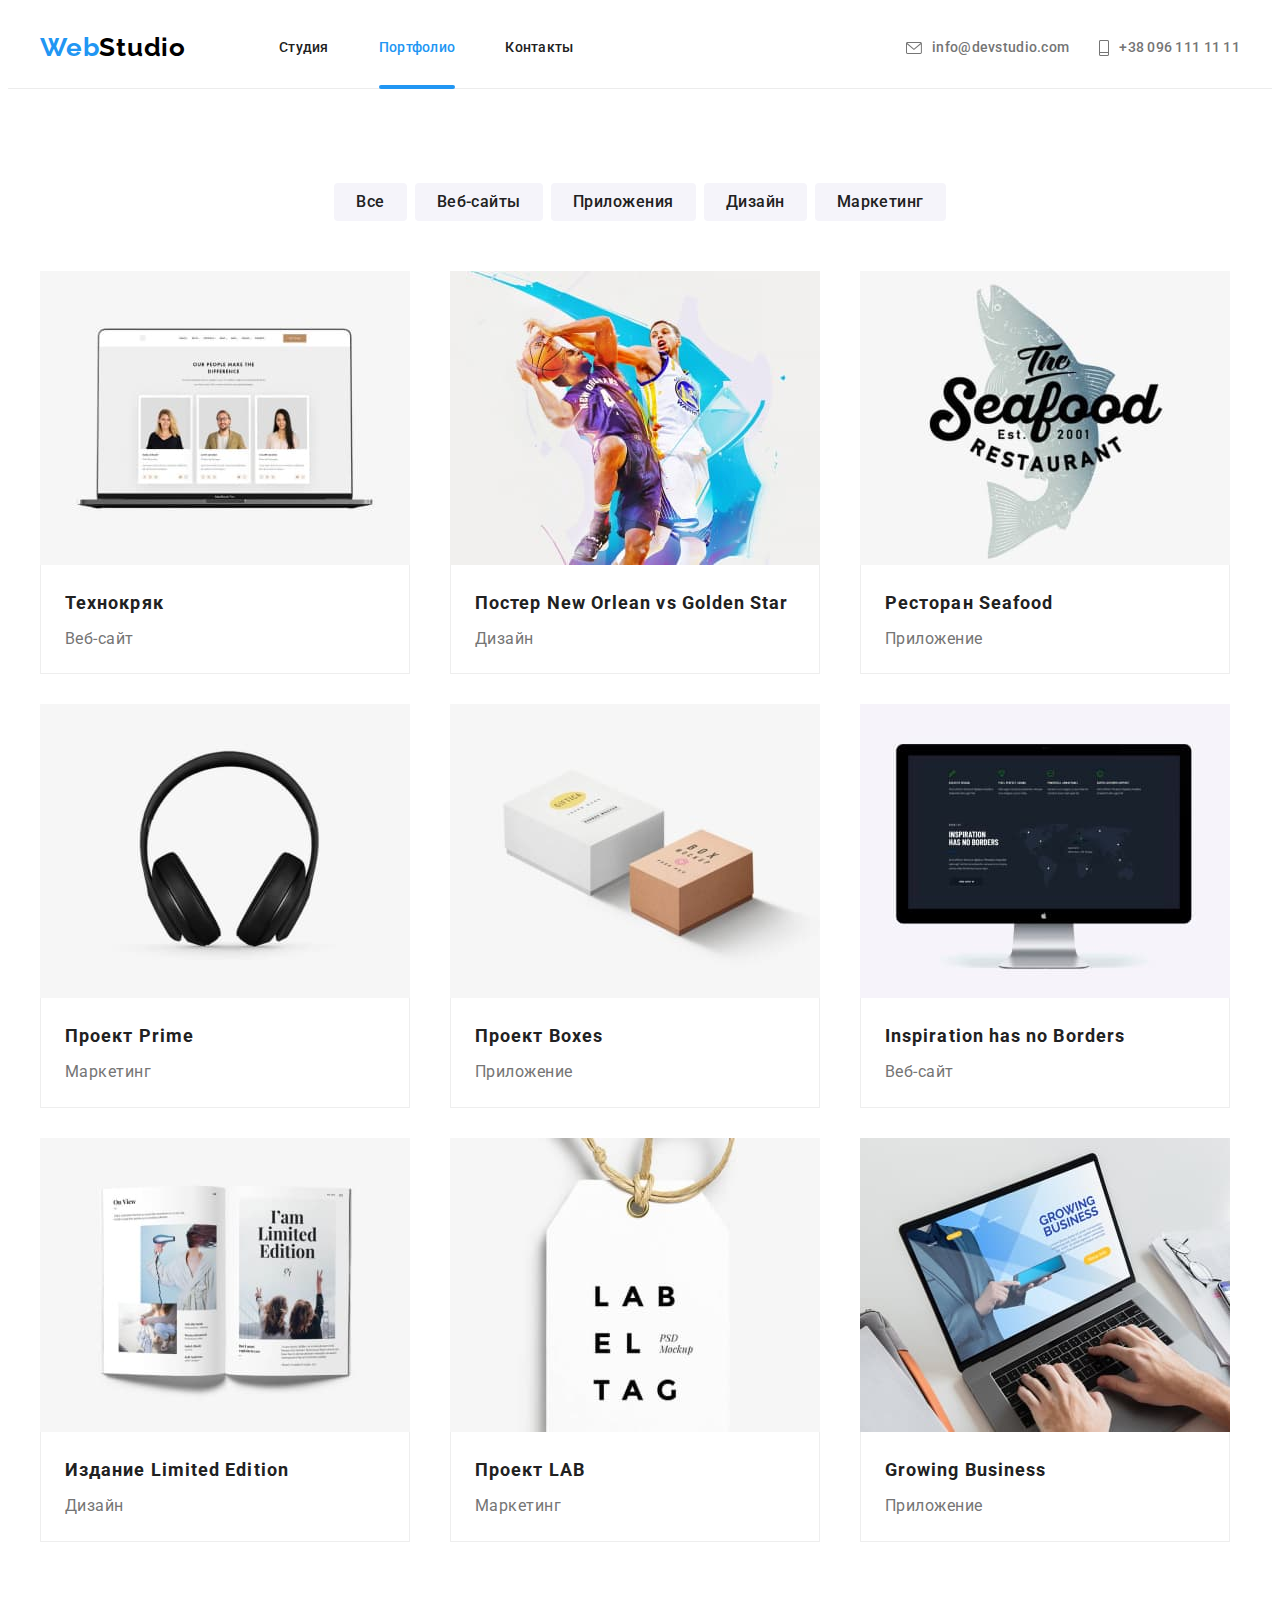
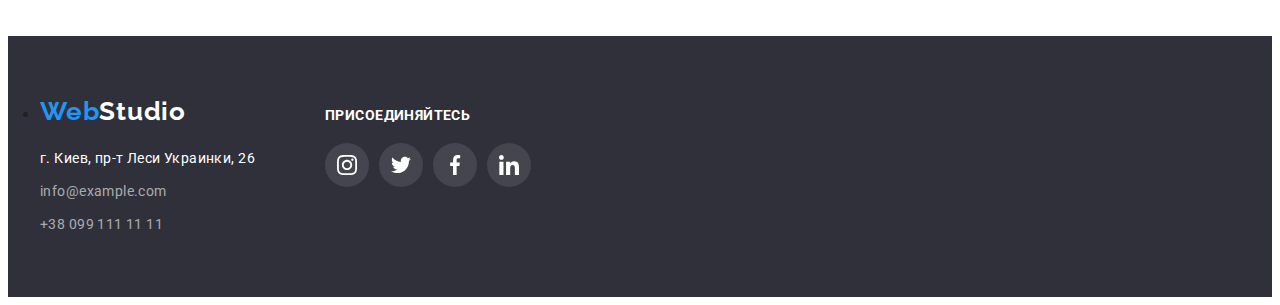
==== portfolio.html @ 5055555a "Add files from hw5" ====
<!DOCTYPE html>
<html lang="ru">
  <head>
    <meta charset="UTF-8" />
    <meta http-equiv="X-UA-Compatible" content="IE=edge" />
    <meta name="viewport" content="width=device-width, initial-scale=1.0" />
    <link rel="preconnect" href="https://fonts.googleapis.com" />
    <link rel="preconnect" href="https://fonts.gstatic.com" crossorigin />
    <link
      href="https://fonts.googleapis.com/css2?family=Raleway:wght@700&family=Roboto:wght@400;500;700;900&display=swap"
      rel="stylesheet"
    />
    <title>Portfolio</title>
    <link
      rel="stylesheet"
      href="https://cdnjs.cloudflare.com/ajax/libs/modern-normalize/1.1.0/modern-normalize.min.css"
      integrity="sha512-wpPYUAdjBVSE4KJnH1VR1HeZfpl1ub8YT/NKx4PuQ5NmX2tKuGu6U/JRp5y+Y8XG2tV+wKQpNHVUX03MfMFn9Q=="
      crossorigin="anonymous"
      referrerpolicy="no-referrer"
    />
    <link rel="stylesheet" href="./css/reset.css" />
    <link rel="stylesheet" href="./css/styles.css" />
  </head>
  <body>
    <header class="header border">
      <div class="container">
        <nav class="header-nav">
          <a href="/" lang="en" class="header-logo"> <span class="logo-accent">Web</span>Studio</a>
          <ul class="nav-list list">
            <li class="nav-item"><a class="link" href="./index.html">Студия</a></li>
            <li class="nav-item">
              <a class="link active-page" href="./portfolio.html">Портфолио</a>
            </li>
            <li class="nav-item"><a class="link" href="#contacts">Контакты</a></li>
          </ul>
        </nav>
        <ul class="header-contacts">
          <li class="contacts-item">
            <a class="header-mail link" href="mailto:info@devstudio.com">
              <svg class="header-icon" width="16" height="12">
                <use href="./images/icons.svg#icon-envelope"></use>
              </svg>
              info@devstudio.com
            </a>
          </li>
          <li class="contacts-item">
            <a class="header-tel link" href="tel:+380961111111">
              <svg class="header-icon" width="10" height="16">
                <use href="./images/icons.svg#icon-phone"></use>
              </svg>
              +38 096 111 11 11
            </a>
          </li>
        </ul>
      </div>
    </header>

    <main>
      <!--Filter-->
      <section class="portfolio section">
        <h1 class="visually-hidden">Портфолио работ</h1>
        <ul class="filter list">
          <li class="filter-item">
            <button type="button" class="filter-btn">Все</button>
          </li>
          <li class="filter-item">
            <button type="button" class="filter-btn">Веб-сайты</button>
          </li>
          <li class="filter-item">
            <button type="button" class="filter-btn">Приложения</button>
          </li>
          <li class="filter-item">
            <button type="button" class="filter-btn">Дизайн</button>
          </li>
          <li class="filter-item">
            <button type="button" class="filter-btn">Маркетинг</button>
          </li>
        </ul>
        <!--Portfolio-->
        <div class="container">
          <ul class="portfolio-list list">
            <li class="portfolio-item">
              <a href="" class="portfolio-link">
                <div class="portfolio-text-wrap">
                  <img
                    class="portfolio-img"
                    src="./images/portfolio1.jpg"
                    alt="Веб-сайт Технокряк.jpg"
                    width="370"
                    height="294"
                  />
                  <p class="portfolio-top-text">
                    Ресурс предлагает комплексные предложения с разным уровнем функционала и
                    сервисов. Все это позволит посетителю получить исчерпывающие сведения о компании
                    или частном лице.
                  </p>
                </div>
                <div class="portfolio-descr">
                  <h2 class="portfolio-header">Технокряк</h2>
                  <p class="portfolio-text">Веб-сайт</p>
                </div>
              </a>
            </li>
            <li class="portfolio-item">
              <a href="" class="portfolio-link">
                <div class="portfolio-text-wrap">
                  <img
                    src="./images/portfolio2.jpg"
                    alt="Постер New Orlean vs Golden Star.jpg"
                    width="370"
                    height="294"
                  />
                  <p class="portfolio-top-text">
                    Ресурс предлагает комплексные предложения с разным уровнем функционала и
                    сервисов. Все это позволит посетителю получить исчерпывающие сведения о компании
                    или частном лице.
                  </p>
                </div>
                <div class="portfolio-descr">
                  <h2 class="portfolio-header">
                    Постер <span lang="en">New Orlean vs Golden Star</span>
                  </h2>
                  <p class="portfolio-text">Дизайн</p>
                </div>
              </a>
            </li>
            <li class="portfolio-item">
              <a href="" class="portfolio-link">
                <div class="portfolio-text-wrap">
                  <img
                    src="./images/portfolio3.jpg"
                    alt="Приложение ресторана Seafood.jpg"
                    width="370"
                    height="294"
                  />
                  <p class="portfolio-top-text">
                    Ресурс предлагает комплексные предложения с разным уровнем функционала и
                    сервисов. Все это позволит посетителю получить исчерпывающие сведения о компании
                    или частном лице.
                  </p>
                </div>
                <div class="portfolio-descr">
                  <h2 class="portfolio-header">Ресторан <span lang="en">Seafood</span></h2>
                  <p class="portfolio-text">Приложение</p>
                </div>
              </a>
            </li>
            <li class="portfolio-item">
              <a href="" class="portfolio-link">
                <div class="portfolio-text-wrap">
                  <img
                    src="./images/portfolio4.jpg"
                    alt="Проект Prime.jpg"
                    width="370"
                    height="294"
                  />
                  <p class="portfolio-top-text">
                    Ресурс предлагает комплексные предложения с разным уровнем функционала и
                    сервисов. Все это позволит посетителю получить исчерпывающие сведения о компании
                    или частном лице.
                  </p>
                </div>
                <div class="portfolio-descr">
                  <h2 class="portfolio-header">Проект <span lang="en">Prime</span></h2>
                  <p class="portfolio-text">Маркетинг</p>
                </div>
              </a>
            </li>
            <li class="portfolio-item">
              <a href="" class="portfolio-link">
                <div class="portfolio-text-wrap">
                  <img
                    src="./images/portfolio5.jpg"
                    alt="Приложение проекта Boxes.jpg"
                    width="370"
                    height="294"
                  />
                  <p class="portfolio-top-text">
                    Ресурс предлагает комплексные предложения с разным уровнем функционала и
                    сервисов. Все это позволит посетителю получить исчерпывающие сведения о компании
                    или частном лице.
                  </p>
                </div>
                <div class="portfolio-descr">
                  <h2 class="portfolio-header">Проект <span lang="en">Boxes</span></h2>
                  <p class="portfolio-text">Приложение</p>
                </div>
              </a>
            </li>
            <li class="portfolio-item">
              <a href="" class="portfolio-link">
                <div class="portfolio-text-wrap">
                  <img
                    src="./images/portfolio6.jpg"
                    alt="Веб-сайт Inspiration has no Borders.jpg"
                    width="370"
                    height="294"
                  />
                  <p class="portfolio-top-text">
                    Ресурс предлагает комплексные предложения с разным уровнем функционала и
                    сервисов. Все это позволит посетителю получить исчерпывающие сведения о компании
                    или частном лице.
                  </p>
                </div>
                <div class="portfolio-descr">
                  <h2 lang="en" class="portfolio-header">Inspiration has no Borders</h2>
                  <p class="portfolio-text">Веб-сайт</p>
                </div>
              </a>
            </li>
            <li class="portfolio-item">
              <a href="" class="portfolio-link">
                <div class="portfolio-text-wrap">
                  <img
                    src="./images/portfolio7.jpg"
                    alt="Дизайн издания Limited Edition.jpg"
                    width="370"
                    height="294"
                  />
                  <p class="portfolio-top-text">
                    Ресурс предлагает комплексные предложения с разным уровнем функционала и
                    сервисов. Все это позволит посетителю получить исчерпывающие сведения о компании
                    или частном лице.
                  </p>
                </div>
                <div class="portfolio-descr">
                  <h2 class="portfolio-header">Издание <span lang="en">Limited Edition</span></h2>
                  <p class="portfolio-text">Дизайн</p>
                </div>
              </a>
            </li>
            <li class="portfolio-item">
              <a href="" class="portfolio-link">
                <div class="portfolio-text-wrap">
                  <img
                    src="./images/portfolio8.jpg"
                    alt="Проект LAB.jpg"
                    width="370"
                    height="294"
                  />
                  <p class="portfolio-top-text">
                    Ресурс предлагает комплексные предложения с разным уровнем функционала и
                    сервисов. Все это позволит посетителю получить исчерпывающие сведения о компании
                    или частном лице.
                  </p>
                </div>
                <div class="portfolio-descr">
                  <h2 class="portfolio-header">Проект <span lang="en">LAB</span></h2>
                  <p class="portfolio-text">Маркетинг</p>
                </div>
              </a>
            </li>
            <li class="portfolio-item">
              <a href="" class="portfolio-link">
                <div class="portfolio-text-wrap">
                  <img
                    src="./images/portfolio9.jpg"
                    alt="Приложение Growing Business.jpg"
                    width="370"
                    height="294"
                  />
                  <p class="portfolio-top-text">
                    Ресурс предлагает комплексные предложения с разным уровнем функционала и
                    сервисов. Все это позволит посетителю получить исчерпывающие сведения о компании
                    или частном лице.
                  </p>
                </div>
                <div class="portfolio-descr">
                  <h2 lang="en" class="portfolio-header">Growing Business</h2>
                  <p class="portfolio-text">Приложение</p>
                </div>
              </a>
            </li>
          </ul>
        </div>
      </section>
    </main>

    <footer class="footer">
      <div class="container">
        <ul class="footer-blocks">
          <li class="footer-contacts">
            <h2 class="visually-hidden">Контакты</h2>
            <address id="contacts">
              <a class="footer-logo link" href="/" lang="en">
                <span class="logo-accent">Web</span>Studio
              </a>
              <ul class="contacts-list list">
                <li class="footer-contacts-item">
                  <a
                    href="https://www.google.com/maps/place/%D0%B1%D1%83%D0%BB.+%D0%9B%D0%B5%D1%81%D0%B8+%D0%A3%D0%BA%D1%80%D0%B0%D0%B8%D0%BD%D0%BA%D0%B8,+26,+%D0%9A%D0%B8%D0%B5%D0%B2,+%D0%A3%D0%BA%D1%80%D0%B0%D0%B8%D0%BD%D0%B0,+02000/"
                    target="_blank"
                    class="address link"
                    >г. Киев, пр-т Леси Украинки, 26
                  </a>
                </li>
                <li class="footer-contacts-item">
                  <a href="mailto:info@example.com" class="footer-tel link">info@example.com</a>
                </li>
                <li class="footer-contacts-item">
                  <a href="tel:+380991111111" class="footer-tel link">+38 099 111 11 11</a>
                </li>
              </ul>
            </address>
          </li>
          <li class="footer-soc">
            <h3 class="footer-sub-title">Присоединяйтесь</h3>
            <ul class="footer-soc-list list">
              <li class="footer-soc-item">
                <a href="" class="footer-soc-link link">
                  <svg class="footer-soc-icon" width="20" height="20">
                    <use href="./images/icons.svg#icon-instagram"></use>
                  </svg>
                </a>
              </li>
              <li class="footer-soc-item">
                <a href="" class="footer-soc-link link">
                  <svg class="footer-soc-icon" width="20" height="20">
                    <use href="./images/icons.svg#icon-twitter"></use>
                  </svg>
                </a>
              </li>
              <li class="footer-soc-item">
                <a href="" class="footer-soc-link link">
                  <svg class="footer-soc-icon" width="20" height="20">
                    <use href="./images/icons.svg#icon-facebook"></use>
                  </svg>
                </a>
              </li>
              <li class="footer-soc-item">
                <a href="" class="footer-soc-link link">
                  <svg class="footer-soc-icon" width="20" height="20">
                    <use href="./images/icons.svg#icon-linkedin"></use>
                  </svg>
                </a>
              </li>
            </ul>
          </li>
        </ul>
      </div>
    </footer>
  </body>
</html>
---- css/styles.css ----
/*Primary text color #212121 */
/*Secondary text color #757575 */
/*background color #FFFFFF */
/*accent color #2196F3 */
/*secondary background color #F5F4FA*/

:root {
  --primary-text-color: #212121;
  --text-color: #757575;
  --accent-color: #2196f3;
  --primary-white-color: #ffffff;
}

body {
  font-family: 'Roboto', Verdana, sans-serif;
  background-color: var(--primary-white-color);
  color: var(--primary-text-color);
}

img {
  display: block;
  max-width: 100%;
}

.visually-hidden {
  position: absolute;
  width: 1px;
  height: 1px;
  margin: -1px;
  border: 0;
  padding: 0;
  white-space: nowrap;
  clip-path: inset(100%);
  clip: rect(0 0 0 0);
  overflow: hidden;
}

.container {
  width: 1200px;
  padding: 0 15px;
  margin: 0 auto;
  /*outline: 1px solid tomato;*/
}

.section {
  padding: 94px 0px;
}

/*Site navigation*/

.list,
.header-contacts {
  list-style: none;
}

.link {
  text-decoration: none;
  color: var(--primary-text-color);
  transition: color 250ms cubic-bezier(0.4, 0, 0.2, 1);
}

.link:hover,
.link:focus {
  color: var(--accent-color);
}

.header-logo {
  color: #000000;

  font-family: 'Raleway', Verdana, sans-serif;
  font-weight: 700;
  font-size: 26px;
  line-height: 1.2;
  letter-spacing: 0.03em;
  text-decoration: none;

  margin-right: 93px;
}

.logo-accent {
  color: var(--accent-color);

  font-family: 'Raleway', Verdana, sans-serif;
  font-weight: 700;
  font-size: 26px;
  line-height: 1.2;
  letter-spacing: 0.03em;
}

.header-nav {
  color: var(--primary-text-color);

  font-weight: 500;
  font-size: 14px;
  line-height: 1.1;
  letter-spacing: 0.02em;

  display: flex;
  align-items: center;
}

.nav-list {
  display: flex;
}

.nav-item,
.contacts-item {
  display: block;
  padding-top: 32px;
  padding-bottom: 32px;
}

.nav-item:not(:last-child) {
  margin-right: 50px;
  position: relative;
}

.header-contacts {
  color: var(--text-color);

  font-weight: 500;
  font-size: 14px;
  line-height: 1.1;
  letter-spacing: 0.02em;

  display: flex;
  margin-left: auto;
  align-items: center;
}

.header-mail,
.header-tel {
  color: var(--text-color);
  display: flex;
  align-items: center;
  width: 100%;
  height: 100%;
}

.header-icon {
  margin-right: 10px;
  fill: currentColor;
}

.header-mail:hover,
.header-mail:focus {
  color: var(--accent-color);
}

.contacts-item:not(:last-child) {
  margin-right: 30px;
}

.header .container {
  display: flex;
  align-items: center;
}

.active-page {
  color: var(--accent-color);
}

.active-page::after {
  content: '';
  display: block;
  position: absolute;
  width: 100%;
  height: 4px;
  top: 77px;

  background: #2196f3;
  border-radius: 2px;
}

.border {
  border-bottom: 1px solid #ececec;
}

/*Hero*/

.hero {
  text-align: center;
}

.hero-content {
  background-color: #2f303a;
  background-image: linear-gradient(rgba(47, 48, 58, 0.4), rgba(47, 48, 58, 0.4)),
    url(../images/hero.jpg);
  background-repeat: no-repeat;
  background-position: center;
  background-size: cover;

  max-width: 1600px;
  padding: 200px 0;
  margin: 0 auto;
}

.primary-title {
  color: var(--primary-white-color);

  font-weight: 900;
  font-size: 44px;
  line-height: 1.4;
  letter-spacing: 0.06em;
  text-transform: uppercase;

  max-width: 696px;
  margin: 0 auto;
  margin-bottom: 30px;
}

.order-button {
  color: var(--primary-white-color);
  background: var(--accent-color);
  box-shadow: 0px 4px 4px rgba(0, 0, 0, 0.15);
  transition: background 250ms cubic-bezier(0.4, 0, 0.2, 1);

  font-family: 'Roboto', Verdana, sans-serif;
  font-weight: 700;
  font-size: 16px;
  line-height: 1.8;
  letter-spacing: 0.06em;
  cursor: pointer;

  display: inline-block;
  min-width: 200px;
  min-height: 50px;
  padding: 10px 32px;
  border: none;
  border-radius: 4px;
}

.order-button:hover,
.order-button:focus {
  background: #188ce8;
}

/*Benefits*/

.benefits {
  padding-top: 94px;
}

.benefits-list {
  display: flex;
}

.benefits-item {
  flex-basis: calc((100% - 90px) / 4);
}

.benefits-item:not(:last-child) {
  margin-right: 30px;
}

/*.benefits-item::before {
  content: '';
  display: block;
  height: 120px;
  margin-bottom: 30px;
  background-color: #f5f4fa;
  background-repeat: no-repeat;
  background-position: center;
  border-radius: 4px;
}

.benefits-item:nth-child(1)::before {
  background-image: url(../images/antenna\ 1.svg);
}

.benefits-item:nth-child(2)::before {
  background-image: url(../images/clock\ 1.svg);
}

.benefits-item:nth-child(3)::before {
  background-image: url(../images/laptop1.svg);
}

.benefits-item:nth-child(4)::before {
  background-image: url(../images/astronaut\ 1.svg);
}*/

.benefits-icon-box {
  background-color: #f5f4fa;

  display: flex;
  align-items: center;
  justify-content: center;
  height: 120px;
  border-radius: 4px;
  margin-bottom: 30px;
  padding: 25px 100px;
}

.sub-title {
  font-weight: 700;
  font-size: 14px;
  line-height: 1.1;
  letter-spacing: 0.03em;
  text-transform: uppercase;

  margin-bottom: 10px;
}

.text {
  color: var(--text-color);

  font-size: 14px;
  line-height: 1.7;
  letter-spacing: 0.03em;
}

/*What we do*/

.title {
  font-weight: 700;
  font-size: 36px;
  line-height: 1.2;
  letter-spacing: 0.03em;
  text-align: center;

  margin: 0 auto 50px;
}

.works-list {
  display: flex;
  flex-wrap: wrap;
  gap: 30px;
  padding: 0px;
}

.works-item {
  position: relative;
  flex-basis: calc((100% - 60px) / 3);
}

.works-text-wrapper {
  position: absolute;
  bottom: 0px;
  display: flex;
  justify-content: center;
  align-items: center;

  background: rgba(47, 48, 58, 0.8);
  width: 100%;
  min-height: 70px;
}

.works-text {
  color: #fff;

  font-weight: 700;
  font-size: 14px;
  line-height: 1.14;
  text-align: center;
  letter-spacing: 0.03em;
  text-transform: uppercase;
}

/*Team*/

.team {
  background-color: #f5f4fa;

  display: flex;
}

.team-list {
  display: flex;
  flex-wrap: wrap;
  gap: 30px;
  padding: 0px;
}

.team-item {
  background: #ffffff;

  text-align: center;

  border: none;
  border-radius: 0px 0px 4px 4px;
  box-shadow: 0px 1px 3px rgba(0, 0, 0, 0.12), 0px 1px 1px rgba(0, 0, 0, 0.14),
    0px 2px 1px rgba(0, 0, 0, 0.2);

  flex-basis: calc((100% - 90px) / 4);
}

.team-descr {
  padding: 30px 0px;
}

.team-name {
  font-weight: 500;
  font-size: 16px;
  line-height: 1.2;
  letter-spacing: 0.03em;

  margin-bottom: 10px;
}

.team-text {
  color: var(--text-color);

  font-size: 16px;
  line-height: 1.2;
  letter-spacing: 0.03em;
  margin-bottom: 16px;
}

.team-soc-list {
  display: flex;
  justify-content: center;
}

.team-soc-item {
  margin-right: 10px;
}

.team-soc-item:last-child {
  margin-right: 0px;
}

.team-soc-link {
  display: flex;
  align-items: center;
  justify-content: center;
  width: 44px;
  height: 44px;
  border-radius: 50%;
  color: #afb1b8;
  transition: background 250ms cubic-bezier(0.4, 0, 0.2, 1),
    color 250ms cubic-bezier(0.4, 0, 0.2, 1);
}

.team-soc-link:hover,
.team-soc-link:focus {
  background-color: var(--accent-color);
  color: var(--primary-white-color);
}

/*.team-soc-link:hover .team-soc-icon,
.team-soc-link:focus .team-soc-icon {
  fill: var(--primary-white-color);
}*/

.team-soc-icon {
  fill: currentColor;
}

/*Clients*/

.clients-list {
  display: flex;
  flex-wrap: wrap;
  justify-content: center;
  gap: 30px;
}

.client-item {
  box-sizing: border-box;
  display: flex;
  flex-basis: calc((100% - 150px) / 6);
}

.client-link {
  display: flex;
  align-items: center;
  justify-content: center;
  width: 100%;
  height: 92px;
  color: #afb1b8;
  border: 1px solid #afb1b8;
  border-radius: 4px;
  transition: color 250ms cubic-bezier(0.4, 0, 0.2, 1), border 250ms cubic-bezier(0.4, 0, 0.2, 1);
}

.client-link:hover,
.client-link:focus {
  color: var(--accent-color);
  border: 1px solid var(--accent-color);
}

.client-icon {
  fill: currentColor;
}

/*Footer*/

.footer {
  background-color: #2f303a;
  padding: 60px 0;
}

.footer-blocks {
  display: flex;
  align-items: baseline;
}

.footer-logo,
.address,
.footer-tel {
  text-decoration: none;
  font-style: normal;
}

.footer-logo {
  color: var(--primary-white-color);

  font-family: 'Raleway', Verdana, sans-serif;
  font-weight: 700;
  font-size: 26px;
  line-height: 1.2;
  letter-spacing: 0.03em;

  display: block;
  margin-bottom: 20px;
}

.address,
.footer-tel {
  color: var(--primary-white-color);

  font-size: 14px;
  line-height: 1.7;
  letter-spacing: 0.03em;
}

.footer-tel {
  color: rgba(255, 255, 255, 0.6);
}

.footer-contacts-item:not(:last-child) {
  margin-bottom: 9px;
}

.footer-soc {
  display: block;
  margin-left: 70px;
}

.footer-sub-title {
  color: var(--primary-white-color);

  font-weight: 700;
  font-size: 14px;
  line-height: 1.1;
  letter-spacing: 0.03em;
  text-transform: uppercase;

  margin-bottom: 20px;
}

.footer-soc-list {
  display: flex;
}

.footer-soc-item {
  width: 44px;
  height: 44px;
  margin-right: 10px;
}

.footer-soc-item:last-child {
  margin-right: 0px;
}

.footer-soc-link {
  display: flex;
  align-items: center;
  justify-content: center;
  width: 100%;
  height: 100%;
  border-radius: 50%;
  background: rgba(255, 255, 255, 0.1);
}

.footer-soc-link:hover,
.footer-soc-link:focus {
  background: var(--accent-color);
  transition: background 250ms cubic-bezier(0.4, 0, 0.2, 1);
}

.footer-soc-icon {
  fill: var(--primary-white-color);
}

/*--------------------------PORTFOLIO PAGE--------------------------*/

/*Filter*/

.filter {
  display: flex;
  justify-content: center;
  margin-bottom: 50px;
}

.filter-btn {
  color: var(--primary-text-color);
  background: #f5f4fa;
  transition: color 250ms cubic-bezier(0.4, 0, 0.2, 1),
    background 250ms cubic-bezier(0.4, 0, 0.2, 1), box-shadow 250ms cubic-bezier(0.4, 0, 0.2, 1);

  font-family: 'Roboto', Verdana, sans-serif;
  font-weight: 500;
  font-size: 16px;
  line-height: 1.6;
  letter-spacing: 0.03em;
  text-align: center;

  display: inline-block;
  padding: 6px 22px;
  border: none;
  border-radius: 4px;
}

.filter-item:not(:last-child) {
  margin-right: 8px;
}

.filter-btn:hover,
.filter-btn:focus {
  color: var(--primary-white-color);
  background: var(--accent-color);
  box-shadow: 0px 3px 1px rgba(0, 0, 0, 0.1), 0px 1px 2px rgba(0, 0, 0, 0.08),
    0px 2px 2px rgba(0, 0, 0, 0.12);
  cursor: pointer;
}

/*Portfolio*/

.portfolio-list {
  display: flex;
  flex-wrap: wrap;
  gap: 30px;
}

.portfolio-item {
  background: #ffffff;

  box-sizing: border-box;
  display: flex;
  flex-basis: calc((100% - 60px) / 3);
}

.portfolio-link:hover .portfolio-top-text,
.portfolio-link:focus .portfolio-top-text {
  transform: translateY(0%);
  margin: 0;
}

.portfolio-link {
  text-decoration: none;
  font-style: normal;
  transition: box-shadow 250ms cubic-bezier(0.4, 0, 0.2, 1);
}

.portfolio-link:hover,
.portfolio-link:focus {
  box-shadow: 0px 1px 1px rgba(0, 0, 0, 0.12), 0px 4px 4px rgba(0, 0, 0, 0.06),
    1px 4px 6px rgba(0, 0, 0, 0.16);
}

.portfolio-descr {
  border: 1px solid #eeeeee;
  border-top: none;
  padding: 20px 24px;
}

.portfolio-header {
  color: var(--primary-text-color);

  font-size: 18px;
  line-height: 2;
  letter-spacing: 0.06em;

  margin-bottom: 4px;
}

.portfolio-text {
  color: var(--text-color);

  font-size: 16px;
  line-height: 1.8;
  letter-spacing: 0.03em;
}

.portfolio-text-wrap {
  position: relative;
  overflow: hidden;
}

.portfolio-top-text {
  position: absolute;
  top: 0;
  transform: translateY(100%);
  transition: transform 250ms cubic-bezier(0.4, 0, 0.2, 1);

  color: #ffffff;
  background-color: rgba(33, 150, 243, 0.9);

  font-size: 18px;
  line-height: 1.56;
  letter-spacing: 0.03em;

  display: flex;
  align-items: center;
  padding-left: 24px;
  padding-right: 24px;
  height: 100%;
  margin-top: 5px;
}

/*Modal*/

.backdrop {
  background-color: rgba(0, 0, 0, 0.2);

  position: fixed;
  top: 0;
  left: 0;
  width: 100%;
  height: 100%;
  transition: opacity 250ms cubic-bezier(0.4, 0, 0.2, 1),
    visibility 250ms cubic-bezier(0.4, 0, 0.2, 1);
}

.backdrop.is-hidden .modal {
  transform: translate(-50%, -50%) scale(0);
}

.modal {
  background-color: #ffffff;

  position: absolute;
  top: 50%;
  left: 50%;
  transform: translate(-50%, -50%) scale(1);
  transition: transform 350ms cubic-bezier(0.4, 0, 0.2, 1);
  width: 528px;
  min-height: 581px;
  box-shadow: 0px 1px 3px rgba(0, 0, 0, 0.12), 0px 1px 1px rgba(0, 0, 0, 0.14),
    0px 2px 1px rgba(0, 0, 0, 0.2);
  border-radius: 4px;
}

.modal-close-btn {
  background: #ffffff;
  border: 1px solid rgba(0, 0, 0, 0.1);
  border-radius: 50%;

  position: absolute;
  top: 8px;
  right: 8px;
  transition: fill 250ms cubic-bezier(0.4, 0, 0.2, 1), box-shadow 250ms cubic-bezier(0.4, 0, 0.2, 1);

  width: 30px;
  height: 30px;
  display: flex;
  justify-content: center;
  align-items: center;
}

.modal-close-btn:hover,
.modal-close-btn:focus {
  cursor: pointer;
  box-shadow: 0px 1px 3px rgba(0, 0, 0, 0.12);
  fill: var(--accent-color);
}

.is-hidden {
  opacity: 0;
  visibility: hidden;
  pointer-events: none;
}
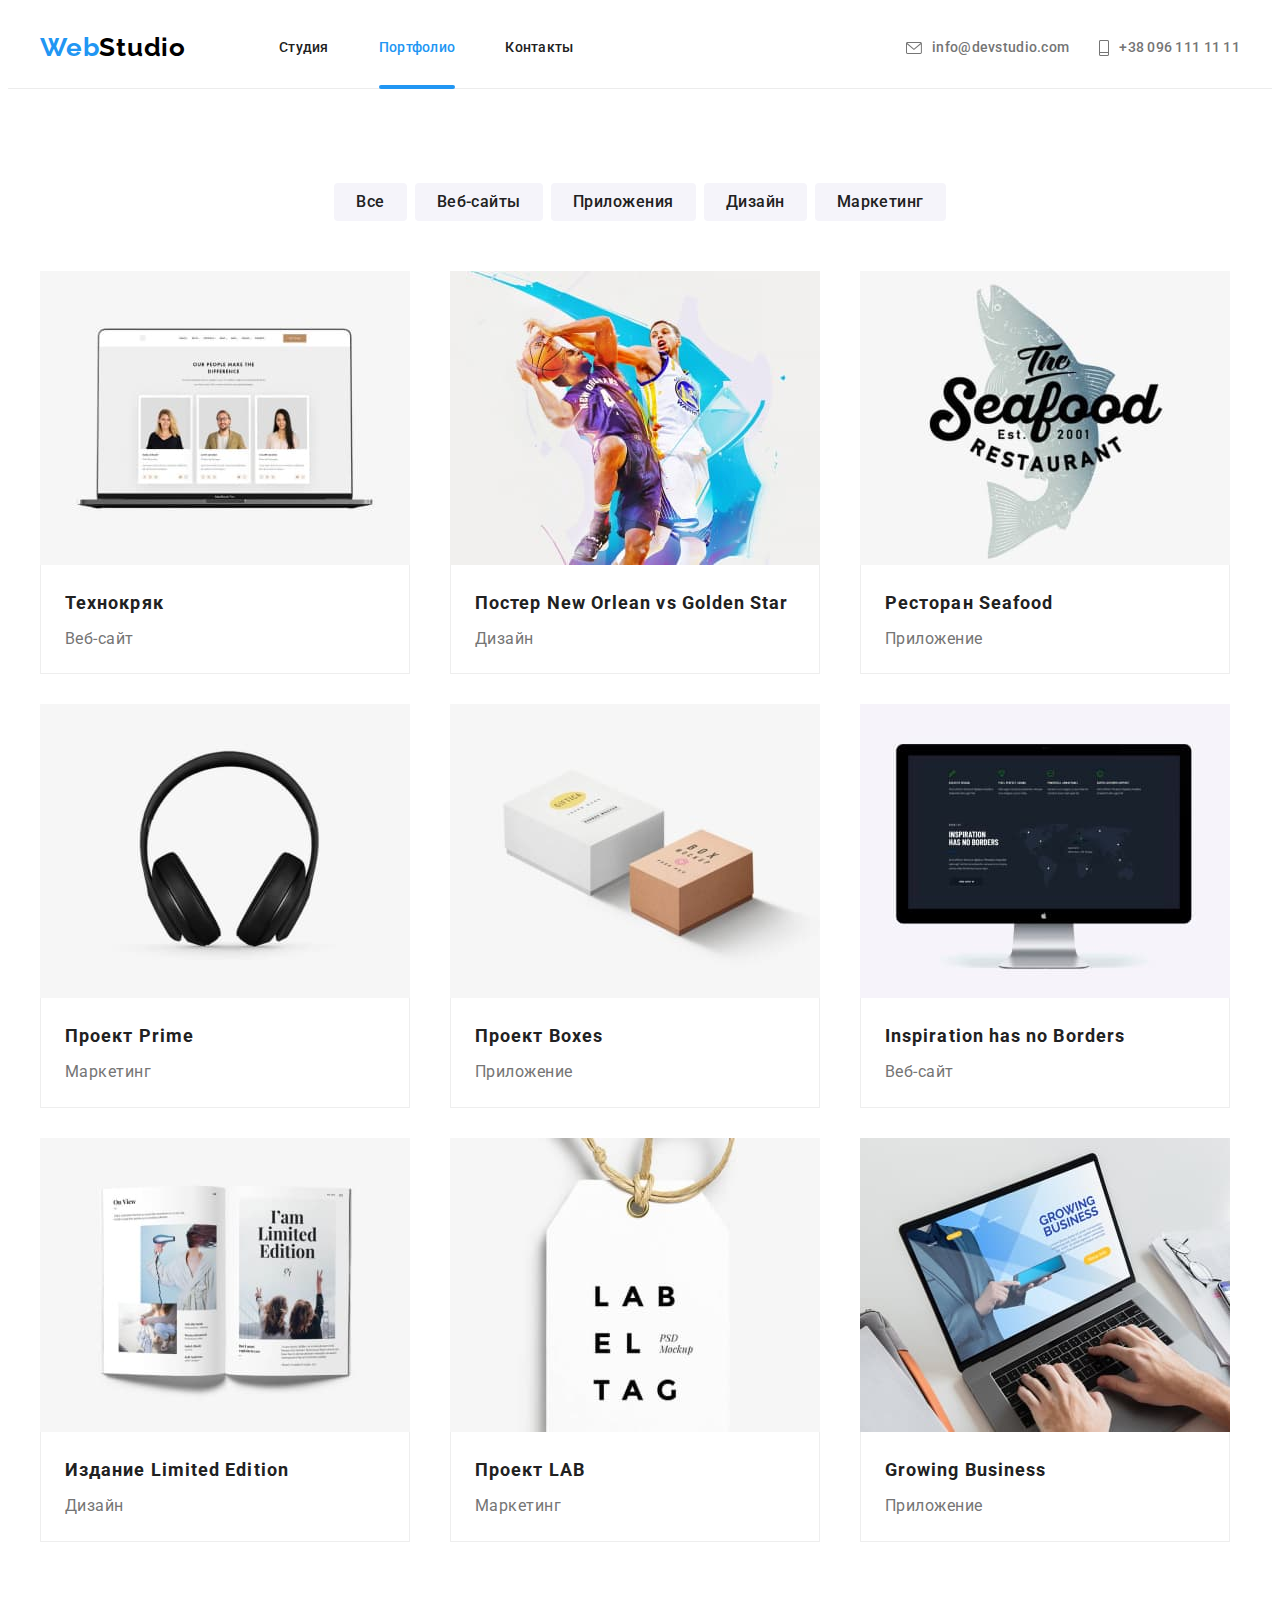
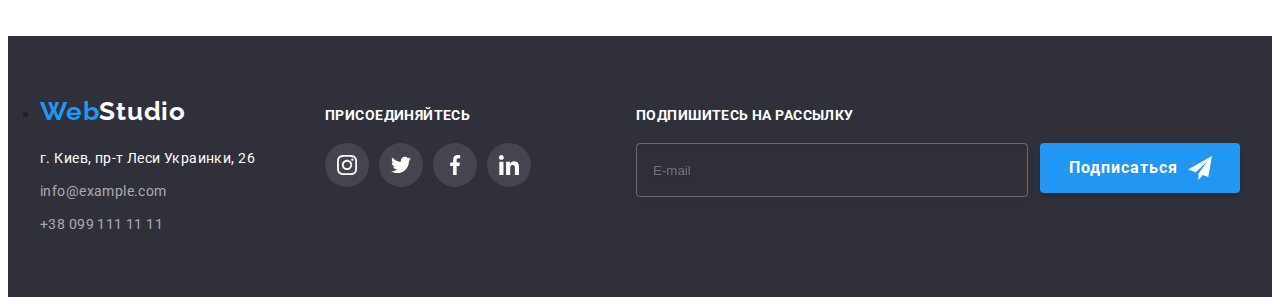
==== commit 38c0ef6d: "Add footer subscribe form for portfolio" ====
--- a/portfolio.html
+++ b/portfolio.html
@@ -336,6 +336,26 @@
               </li>
             </ul>
           </li>
+          <li class="footer-subscribe">
+            <h3 class="footer-sub-title">Подпишитесь на рассылку</h3>
+            <div class="footer-subscribe-wrap">
+              <form class="footer-form">
+                <input
+                  type="email"
+                  name="user-email"
+                  id="user-email"
+                  placeholder="E-mail"
+                  class="footer-input"
+                />
+              </form>
+              <button type="button" class="order-button footer-button" data-modal-open>
+                Подписаться
+                <svg class="footer-send-icon" width="24" height="24">
+                  <use href="./images/icons.svg#icon-send"></use>
+                </svg>
+              </button>
+            </div>
+          </li>
         </ul>
       </div>
     </footer>
--- a/css/styles.css
+++ b/css/styles.css
@@ -584,6 +584,45 @@
   fill: var(--primary-white-color);
 }
 
+.footer-subscribe {
+  display: block;
+  margin-left: auto;
+}
+
+.footer-subscribe-wrap {
+  display: flex;
+}
+
+.footer-input {
+  background-color: transparent;
+  outline: transparent;
+  border: 1px solid rgba(255, 255, 255, 0.3);
+  filter: drop-shadow(0px 4px 4px rgba(0, 0, 0, 0.15));
+  border-radius: 4px;
+  color: var(--primary-white-color);
+
+  width: 358px;
+  height: 100%;
+
+  padding-left: 16px;
+  padding-right: 16px;
+  margin-right: 12px;
+}
+
+.footer-button {
+  position: relative;
+  padding-left: 29px;
+  padding-right: 62px;
+}
+
+.footer-send-icon {
+  position: absolute;
+  top: 50%;
+  transform: translateY(-50%);
+  margin-left: 10px;
+  fill: var(--primary-white-color);
+}
+
 /*--------------------------PORTFOLIO PAGE--------------------------*/
 
 /*Filter*/
@@ -741,6 +780,7 @@
   box-shadow: 0px 1px 3px rgba(0, 0, 0, 0.12), 0px 1px 1px rgba(0, 0, 0, 0.14),
     0px 2px 1px rgba(0, 0, 0, 0.2);
   border-radius: 4px;
+  padding: 40px;
 }
 
 .modal-close-btn {
@@ -751,7 +791,7 @@
   position: absolute;
   top: 8px;
   right: 8px;
-  transition: fill 250ms cubic-bezier(0.4, 0, 0.2, 1), box-shadow 250ms cubic-bezier(0.4, 0, 0.2, 1);
+  transition: fill 250ms cubic-bezier(0.4, 0, 0.2, 1);
 
   width: 30px;
   height: 30px;
@@ -763,7 +803,6 @@
 .modal-close-btn:hover,
 .modal-close-btn:focus {
   cursor: pointer;
-  box-shadow: 0px 1px 3px rgba(0, 0, 0, 0.12);
   fill: var(--accent-color);
 }
 
@@ -772,3 +811,174 @@
   visibility: hidden;
   pointer-events: none;
 }
+
+.modal-title {
+  font-weight: 700;
+  font-size: 20px;
+  line-height: calc(23 / 20);
+  text-align: center;
+  letter-spacing: 0.03em;
+
+  margin-bottom: 12px;
+}
+
+.modal-input {
+  background-color: transparent;
+  outline: transparent;
+  color: var(--primary-text-color);
+
+  width: 100%;
+  height: 40px;
+  border: 1px solid rgba(33, 33, 33, 0.2);
+  border-radius: 4px;
+  margin-bottom: 10px;
+  margin-top: 4px;
+
+  padding-left: 42px;
+
+  transition: border-color 250ms cubic-bezier(0.4, 0, 0.2, 1);
+}
+
+.input-wrap {
+  position: relative;
+}
+
+.input-icon {
+  position: absolute;
+  left: 21px;
+  top: 50%;
+  transform: translate(-50%, -50%);
+
+  fill: var(--primary-text-color);
+
+  transition: fill 250ms cubic-bezier(0.4, 0, 0.2, 1);
+}
+
+.modal-input:focus {
+  border-color: var(--accent-color);
+}
+
+.modal-input:focus + .input-icon {
+  fill: var(--accent-color);
+}
+
+.modal-label {
+  color: var(--text-color);
+
+  font-size: 12px;
+  line-height: calc(14 / 12);
+  letter-spacing: 0.01em;
+}
+
+.modal-button {
+  display: block;
+  margin: 0 auto;
+}
+
+.modal-comment::placeholder {
+  color: rgba(117, 117, 117, 0.5);
+
+  font-size: 14px;
+  line-height: 1.14;
+  letter-spacing: 0.01em;
+}
+
+.modal-comment {
+  outline: transparent;
+  color: var(--primary-text-color);
+  width: 100%;
+  height: 120px;
+  border: 1px solid rgba(33, 33, 33, 0.2);
+  border-radius: 4px;
+  margin-top: 4px;
+  resize: none;
+
+  padding: 12px 16px;
+
+  transition: border-color 250ms cubic-bezier(0.4, 0, 0.2, 1);
+}
+
+.modal-comment:focus {
+  border-color: var(--accent-color);
+}
+
+.check-text {
+  color: var(--text-color);
+
+  font-size: 14px;
+  line-height: 1.7;
+  letter-spacing: 0.03em;
+
+  display: flex;
+  align-items: center;
+  justify-content: center;
+  margin-top: 20px;
+  margin-bottom: 30px;
+}
+
+.check-text > a {
+  color: var(--accent-color);
+}
+
+.check-text span {
+  display: flex;
+  align-items: center;
+  justify-content: center;
+  margin-right: 7px;
+}
+
+.check-border {
+  fill: var(--primary-text-color);
+}
+
+.check-icon-wrap {
+  position: relative;
+
+  background-color: var(--accent-color);
+  border-radius: 2px;
+  width: 16px;
+  height: 15px;
+}
+
+.check-icon {
+  position: absolute;
+  left: 8px;
+  top: 50%;
+  transform: translate(-50%, -50%);
+
+  fill: transparent;
+}
+
+.input-check:not(:checked) + .check-text .check-icon-wrap {
+  display: none;
+}
+
+.input-check:checked + .check-text .check-icon-wrap {
+  display: block;
+}
+
+.input-check:checked + .check-text .check-icon {
+  fill: #ffffff;
+}
+
+.input-check:checked + .check-text .check-border-wrap {
+  display: none;
+}
+
+/*
+.check-text::before {
+  content: '';
+  width: 16px;
+  height: 15px;
+  border: 2px solid var(--primary-text-color);
+  border-radius: 2px;
+  align-items: center;
+}
+
+.input-check:checked + .check-text::before {
+  background-color: var(--accent-color);
+  border-color: var(--accent-color);
+  background-image: url(../images/modal-tick.svg);
+  background-repeat: no-repeat;
+  background-position: center;
+}*/
